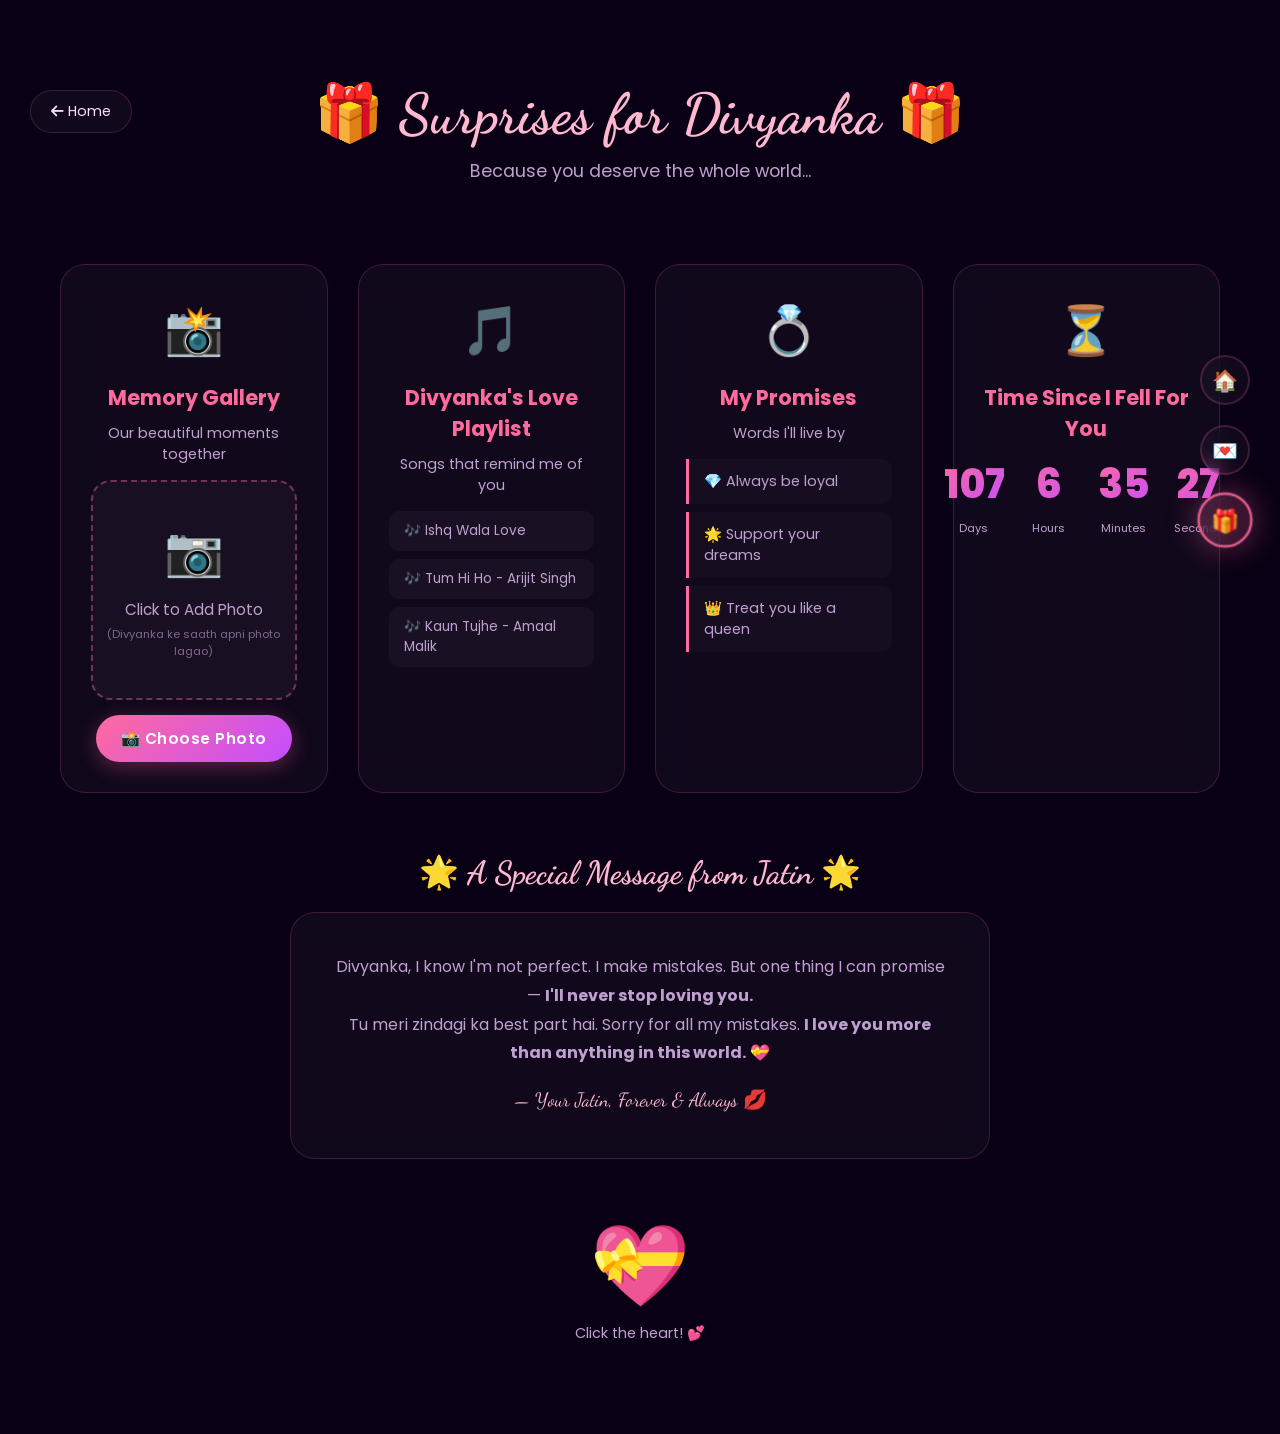
==== surprise.html @ ff356801 "Update surprise.html" ====
<!DOCTYPE html>
<html lang="en">
<head>
    <meta charset="UTF-8">
    <meta name="viewport" content="width=device-width, initial-scale=1.0">
    <title>Surprise | Jatin ❤️ Divyanka</title>
    <link href="https://fonts.googleapis.com/css2?family=Dancing+Script:wght@400;600;700&family=Poppins:wght@300;400;500;600;700;800&family=Pacifico&family=Great+Vibes&display=swap" rel="stylesheet">
    <link rel="stylesheet" href="https://cdnjs.cloudflare.com/ajax/libs/font-awesome/6.5.1/css/all.min.css">
    <link rel="stylesheet" href="style.css">
</head>
<body>
    
    <audio id="bgMusic" loop autoplay muted playsinline preload="auto">
        <source src="assets/music/ishq-wala-love.mp3" type="audio/mpeg">
    </audio>
    
    <div class="nav-dots">
        <a href="index.html" class="nav-dot" title="Home"><span>🏠</span></a>
        <a href="sorry.html" class="nav-dot" title="Sorry Letters"><span>💌</span></a>
        <a href="surprise.html" class="nav-dot active" title="Surprise"><span>🎁</span></a>
    </div>
    
    <a href="index.html" class="back-btn"><i class="fas fa-arrow-left"></i> Home</a>

    <div class="main-container">
        <div class="page-header">
            <h1 class="page-title">🎁 Surprises for Divyanka 🎁</h1>
            <p class="page-subtitle">Because you deserve the whole world...</p>
        </div>
        
        <div class="gifts-grid">
            
            <div class="gift-card">
                <div class="gift-icon">📸</div>
                <h3>Memory Gallery</h3>
                <p>Our beautiful moments together</p>
                <div class="photo-upload-container">
                    <div class="photo-preview" id="photoPreview">
                        <div class="upload-placeholder" id="uploadPlaceholder">
                            <span class="upload-icon">📷</span>
                            <p>Click to Add Photo</p>
                            <p style="font-size:0.7rem;opacity:0.6;">(Divyanka ke saath apni photo lagao)</p>
                        </div>
                        <img id="uploadedPhoto" style="display:none;width:100%;height:100%;object-fit:cover;border-radius:20px;" alt="Jatin & Divyanka">
                    </div>
                    <input type="file" id="photoInput" accept="image/*" style="display:none;">
                    <button class="btn-upload" id="uploadBtn">📸 Choose Photo</button>
                    <button class="btn-remove" id="removeBtn" style="display:none;">🗑️ Remove</button>
                </div>
            </div>
            
            <div class="gift-card"><div class="gift-icon">🎵</div><h3>Divyanka's Love Playlist</h3><p>Songs that remind me of you</p>
                <div style="text-align:left;">
                    <div style="padding:10px 15px;background:rgba(255,255,255,0.03);border-radius:10px;margin:8px 0;font-size:0.85rem;color:#c0a0d0;">🎶 Ishq Wala Love</div>
                    <div style="padding:10px 15px;background:rgba(255,255,255,0.03);border-radius:10px;margin:8px 0;font-size:0.85rem;color:#c0a0d0;">🎶 Tum Hi Ho - Arijit Singh</div>
                    <div style="padding:10px 15px;background:rgba(255,255,255,0.03);border-radius:10px;margin:8px 0;font-size:0.85rem;color:#c0a0d0;">🎶 Kaun Tujhe - Amaal Malik</div>
                </div>
            </div>
            
            <div class="gift-card"><div class="gift-icon">💍</div><h3>My Promises</h3><p>Words I'll live by</p>
                <div style="text-align:left;">
                    <div style="padding:12px 15px;margin:8px 0;border-left:3px solid #ff6b9d;background:rgba(255,255,255,0.02);border-radius:0 10px 10px 0;font-size:0.9rem;color:#c0a0d0;">💎 Always be loyal</div>
                    <div style="padding:12px 15px;margin:8px 0;border-left:3px solid #ff6b9d;background:rgba(255,255,255,0.02);border-radius:0 10px 10px 0;font-size:0.9rem;color:#c0a0d0;">🌟 Support your dreams</div>
                    <div style="padding:12px 15px;margin:8px 0;border-left:3px solid #ff6b9d;background:rgba(255,255,255,0.02);border-radius:0 10px 10px 0;font-size:0.9rem;color:#c0a0d0;">👑 Treat you like a queen</div>
                </div>
            </div>
            
            <div class="gift-card"><div class="gift-icon">⏳</div><h3>Time Since I Fell For You</h3>
                <div class="love-timer" id="loveTimer">
                    <div class="timer-unit"><span class="timer-number" id="days">0</span><span class="timer-label">Days</span></div>
                    <div class="timer-unit"><span class="timer-number" id="hours">0</span><span class="timer-label">Hours</span></div>
                    <div class="timer-unit"><span class="timer-number" id="minutes">0</span><span class="timer-label">Minutes</span></div>
                    <div class="timer-unit"><span class="timer-number" id="seconds">0</span><span class="timer-label">Seconds</span></div>
                </div>
            </div>
        </div>
        
        <div style="text-align:center;margin:60px 0;">
            <h2 style="font-family:'Dancing Script',cursive;font-size:2rem;color:#ffb8d0;margin-bottom:20px;">🌟 A Special Message from Jatin 🌟</h2>
            <div class="message-box"><p>Divyanka, I know I'm not perfect. I make mistakes. But one thing I can promise — <strong>I'll never stop loving you.</strong></p><p>Tu meri zindagi ka best part hai. Sorry for all my mistakes. <strong>I love you more than anything in this world.</strong> 💝</p><p class="signature">— Your Jatin, Forever & Always 💋</p></div>
        </div>
        
        <div class="final-heart">
            <button class="big-heart-btn" id="bigHeart">💝</button>
            <p class="click-hint">Click the heart! 💕</p>
            <div class="heart-explosion" id="heartExplosion"></div>
        </div>
    </div>

    <script src="script.js"></script>
    <script>
        const loveStartDate = new Date('2024-01-01');
        function updateTimer() {
            const now = new Date();
            const diff = now - loveStartDate;
            document.getElementById('days').textContent = Math.floor(diff / (1000 * 60 * 60 * 24));
            document.getElementById('hours').textContent = Math.floor((diff % (1000 * 60 * 60 * 24)) / (1000 * 60 * 60));
            document.getElementById('minutes').textContent = Math.floor((diff % (1000 * 60 * 60)) / (1000 * 60));
            document.getElementById('seconds').textContent = Math.floor((diff % (1000 * 60)) / 1000);
        }
        setInterval(updateTimer, 1000);
        updateTimer();
        
        document.getElementById('bigHeart').addEventListener('click', function() {
            const explosion = document.getElementById('heartExplosion');
            explosion.innerHTML = '';
            for (let i = 0; i < 80; i++) {
                const heart = document.createElement('span');
                heart.textContent = '💝';
                heart.style.cssText = 'position:absolute;font-size:1.5rem;animation:explode 1.5s ease-out forwards;--x:' + ((Math.random() - 0.5) * 300) + 'px;--y:' + ((Math.random() - 0.5) * 300) + 'px;animation-delay:' + (Math.random() * 0.5) + 's;';
                explosion.appendChild(heart);
            }
        });
    </script>
    <style>
        @keyframes explode { 0% { transform: translate(0, 0) scale(1); opacity:1; } 100% { transform: translate(var(--x), var(--y)) scale(0); opacity:0; } }
    </style>
</body>
</html>
---- style.css ----
:root {
    --bg-dark: #0a0015;
    --pink: #ff6b9d;
    --pink-light: #ffb8d0;
    --purple: #c44dff;
    --text-primary: #f0e0ff;
    --text-secondary: #c0a0d0;
    --glass-bg: rgba(255, 255, 255, 0.03);
    --glass-border: rgba(255, 107, 157, 0.2);
    --transition: all 0.4s cubic-bezier(0.4, 0, 0.2, 1);
}

* { margin: 0; padding: 0; box-sizing: border-box; }

body {
    font-family: 'Poppins', sans-serif;
    background: var(--bg-dark);
    color: var(--text-primary);
    overflow-x: hidden;
    min-height: 100vh;
}

#bg-canvas { position: fixed; top: 0; left: 0; width: 100%; height: 100%; z-index: 0; }

.nav-dots { position: fixed; right: 30px; top: 50%; transform: translateY(-50%); z-index: 100; display: flex; flex-direction: column; gap: 20px; }
.nav-dot { width: 50px; height: 50px; border-radius: 50%; background: var(--glass-bg); border: 2px solid var(--glass-border); display: flex; align-items: center; justify-content: center; text-decoration: none; transition: var(--transition); backdrop-filter: blur(10px); }
.nav-dot span { font-size: 1.3rem; }
.nav-dot:hover, .nav-dot.active { background: rgba(255, 107, 157, 0.2); border-color: var(--pink); box-shadow: 0 0 30px rgba(255, 107, 157, 0.4); transform: scale(1.1); }

.music-toggle { position: fixed; left: 30px; top: 30px; z-index: 100; width: 45px; height: 45px; background: var(--glass-bg); border: 2px solid var(--glass-border); border-radius: 50%; display: flex; align-items: center; justify-content: center; cursor: pointer; transition: var(--transition); backdrop-filter: blur(10px); color: var(--pink-light); }
.music-toggle:hover { border-color: var(--pink); box-shadow: 0 0 20px rgba(255, 107, 157, 0.3); }

.main-container { position: relative; z-index: 1; max-width: 1200px; margin: 0 auto; padding: 30px 20px; min-height: 100vh; }

.hero-section { text-align: center; padding: 60px 20px 40px; position: relative; }
.floating-ring { position: absolute; border-radius: 50%; border: 1px solid rgba(255, 107, 157, 0.2); animation: ringFloat 6s ease-in-out infinite; }
.ring-1 { width: 200px; height: 200px; top: 10%; left: calc(50% - 100px); }
.ring-2 { width: 280px; height: 280px; top: 5%; left: calc(50% - 140px); animation-delay: -2s; }
.ring-3 { width: 360px; height: 360px; top: 0; left: calc(50% - 180px); animation-delay: -4s; }
@keyframes ringFloat { 0%, 100% { transform: translateY(0) scale(1); opacity: 0.3; } 50% { transform: translateY(-20px) scale(1.05); opacity: 0.6; } }
@keyframes gradientShift { 0%, 100% { background-position: 0% 50%; } 50% { background-position: 100% 50%; } }
@keyframes floatText { 0%, 100% { transform: translateY(0); } 50% { transform: translateY(-20px); } }

.floating-name { font-family: 'Pacifico', cursive; font-size: clamp(3rem, 8vw, 7rem); background: linear-gradient(45deg, #ff6b9d, #c44dff, #6bc5ff, #ff6b9d); background-size: 400% 400%; -webkit-background-clip: text; -webkit-text-fill-color: transparent; animation: gradientShift 3s ease infinite, floatText 3s ease-in-out infinite; margin-bottom: 15px; position: relative; z-index: 2; }
.subtitle-container { margin-bottom: 20px; }
.subtitle { font-family: 'Great Vibes', cursive; font-size: clamp(1.5rem, 4vw, 2.5rem); color: var(--pink-light); text-shadow: 0 0 20px rgba(255, 184, 208, 0.6); }
.typing-container { font-size: 1.3rem; color: #e0c3ff; min-height: 30px; margin-bottom: 30px; }
.cursor-blink { animation: blink 0.7s infinite; color: var(--pink); }
@keyframes blink { 0%, 100% { opacity: 1; } 50% { opacity: 0; } }
.hero-quote { font-family: 'Dancing Script', cursive; font-size: 1.6rem; color: var(--purple); margin: 30px 0; font-style: italic; }
.hero-buttons { display: flex; gap: 20px; justify-content: center; flex-wrap: wrap; margin-top: 30px; }

.btn { padding: 15px 35px; border-radius: 50px; text-decoration: none; font-weight: 600; font-size: 1rem; transition: var(--transition); display: flex; align-items: center; gap: 10px; backdrop-filter: blur(10px); }
.btn-primary { background: linear-gradient(135deg, #ff6b9d, #c44dff); color: white; box-shadow: 0 10px 40px rgba(255, 107, 157, 0.3); }
.btn-primary:hover { transform: translateY(-5px); box-shadow: 0 20px 60px rgba(255, 107, 157, 0.5); }
.btn-secondary { background: transparent; border: 2px solid var(--pink); color: var(--pink); }
.btn-secondary:hover { background: var(--pink); color: white; transform: translateY(-5px); }

.love-stats { display: grid; grid-template-columns: repeat(auto-fit, minmax(200px, 1fr)); gap: 25px; margin: 60px 0; }
.stat-card { background: var(--glass-bg); backdrop-filter: blur(20px); border: 1px solid var(--glass-border); border-radius: 20px; padding: 30px; text-align: center; transition: var(--transition); }
.stat-card:hover { border-color: var(--pink); transform: translateY(-10px); }
.stat-icon { font-size: 2.5rem; margin-bottom: 10px; }
.stat-number { font-size: 3rem; font-weight: 800; background: linear-gradient(135deg, var(--pink), var(--purple)); -webkit-background-clip: text; -webkit-text-fill-color: transparent; }
.stat-label { color: var(--text-secondary); font-size: 0.9rem; margin-top: 5px; }

.section-heading { font-family: 'Dancing Script', cursive; font-size: 2.5rem; text-align: center; color: var(--pink-light); margin-bottom: 30px; }
.sorry-carousel { overflow: hidden; padding: 20px 0; }
.carousel-track { display: flex; gap: 20px; animation: scroll 25s linear infinite; width: max-content; }
@keyframes scroll { 0% { transform: translateX(0); } 100% { transform: translateX(-50%); } }
.carousel-card { background: var(--glass-bg); backdrop-filter: blur(15px); border: 1px solid var(--glass-border); border-radius: 20px; padding: 25px 35px; min-width: 280px; text-align: center; }
.card-emoji { font-size: 2rem; display: block; margin-bottom: 10px; }

.back-btn { position: fixed; left: 30px; top: 90px; z-index: 100; padding: 10px 20px; background: var(--glass-bg); backdrop-filter: blur(10px); border: 1px solid var(--glass-border); border-radius: 30px; color: var(--text-primary); text-decoration: none; font-size: 0.9rem; transition: var(--transition); }
.back-btn:hover { border-color: var(--pink); background: rgba(255, 107, 157, 0.1); }

.page-header { text-align: center; padding: 50px 20px 40px; }
.page-title { font-family: 'Dancing Script', cursive; font-size: clamp(2rem, 5vw, 3.5rem); color: var(--pink-light); margin-bottom: 10px; }
.page-subtitle { font-size: 1.1rem; color: var(--text-secondary); }

.letters-container { display: grid; grid-template-columns: repeat(auto-fit, minmax(300px, 1fr)); gap: 30px; margin: 40px 0; }
.envelope { background: linear-gradient(135deg, #1a0025, #250035); border: 2px solid rgba(255, 107, 157, 0.3); border-radius: 15px; padding: 35px; transition: var(--transition); cursor: pointer; position: relative; overflow: hidden; }
.envelope::before { content: ''; position: absolute; top: 0; left: 0; width: 100%; height: 3px; background: linear-gradient(90deg, var(--pink), var(--purple), var(--pink)); }
.envelope:hover { transform: translateY(-10px); border-color: var(--pink); box-shadow: 0 20px 60px rgba(255, 107, 157, 0.3); }
.letter-content h3 { font-family: 'Dancing Script', cursive; font-size: 1.6rem; color: var(--pink); margin-bottom: 15px; }
.letter-content p { color: var(--text-secondary); line-height: 1.8; margin-bottom: 10px; font-size: 0.9rem; }
.signature { font-family: 'Dancing Script', cursive; color: var(--pink-light) !important; font-size: 1.2rem !important; margin-top: 15px !important; }

.interactive-section { text-align: center; margin: 60px 0; }
.interactive-section h2 { font-family: 'Dancing Script', cursive; font-size: 2rem; margin-bottom: 20px; }
.sorry-accept-btn { padding: 20px 50px; font-size: 1.3rem; background: linear-gradient(135deg, #ff6b9d, #c44dff); border: none; border-radius: 50px; color: white; cursor: pointer; box-shadow: 0 15px 50px rgba(255, 107, 157, 0.4); }
.sorry-accept-btn:hover { transform: scale(1.05); }

.gifts-grid { display: grid; grid-template-columns: repeat(auto-fit, minmax(250px, 1fr)); gap: 30px; margin: 40px 0; }
.gift-card { background: var(--glass-bg); backdrop-filter: blur(20px); border: 1px solid var(--glass-border); border-radius: 25px; padding: 30px; text-align: center; transition: var(--transition); }
.gift-card:hover { border-color: var(--pink); transform: translateY(-10px); }
.gift-icon { font-size: 3rem; margin-bottom: 15px; }
.gift-card h3 { color: var(--pink); margin-bottom: 10px; font-size: 1.3rem; }
.gift-card p { color: var(--text-secondary); font-size: 0.9rem; margin-bottom: 15px; }

.love-timer { display: flex; gap: 15px; justify-content: center; }
.timer-unit { text-align: center; min-width: 60px; }
.timer-number { display: block; font-size: 2.5rem; font-weight: 800; background: linear-gradient(135deg, var(--pink), var(--purple)); -webkit-background-clip: text; -webkit-text-fill-color: transparent; }
.timer-label { font-size: 0.7rem; color: var(--text-secondary); }

.message-box { background: var(--glass-bg); backdrop-filter: blur(20px); border: 1px solid var(--glass-border); border-radius: 25px; padding: 40px; max-width: 700px; margin: 0 auto; line-height: 1.8; color: var(--text-secondary); text-align: center; }

.big-heart-btn { font-size: 5rem; background: transparent; border: none; cursor: pointer; animation: pulse 2s infinite; }
@keyframes pulse { 0%, 100% { transform: scale(1); } 50% { transform: scale(1.15); } }
.click-hint { color: var(--text-secondary); margin-top: 10px; font-size: 0.9rem; }
.final-heart { text-align: center; margin: 60px 0; position: relative; }
.heart-explosion { position: absolute; top: 50%; left: 50%; pointer-events: none; }

.photo-upload-container { display: flex; flex-direction: column; align-items: center; gap: 15px; }
.photo-preview { width: 100%; height: 220px; background: rgba(255,255,255,0.03); border: 2px dashed rgba(255,107,157,0.4); border-radius: 20px; display: flex; align-items: center; justify-content: center; cursor: pointer; transition: all 0.3s ease; overflow: hidden; position: relative; }
.photo-preview:hover { border-color: #ff6b9d; background: rgba(255,107,157,0.08); box-shadow: 0 0 30px rgba(255,107,157,0.2); }
.upload-placeholder { text-align: center; color: #c0a0d0; }
.upload-icon { font-size: 3rem; display: block; margin-bottom: 10px; animation: bounce 2s infinite; }
@keyframes bounce { 0%, 100% { transform: translateY(0); } 50% { transform: translateY(-10px); } }
.upload-placeholder p { font-size: 0.95rem; margin: 5px 0; }
#uploadedPhoto { width: 100%; height: 100%; object-fit: cover; border-radius: 20px; }
.btn-upload, .btn-remove { padding: 12px 25px; border-radius: 30px; font-size: 0.95rem; cursor: pointer; font-weight: 600; transition: all 0.3s ease; border: none; font-family: 'Poppins', sans-serif; letter-spacing: 0.5px; }
.btn-upload { background: linear-gradient(135deg, #ff6b9d, #c44dff); color: white; box-shadow: 0 5px 20px rgba(255,107,157,0.3); }
.btn-upload:hover { transform: translateY(-3px); box-shadow: 0 10px 30px rgba(255,107,157,0.5); }
.btn-remove { background: rgba(255,68,68,0.2); color: #ff6b6b; border: 1px solid rgba(255,68,68,0.4); }
.btn-remove:hover { background: rgba(255,68,68,0.3); border-color: #ff4444; color: #ff4444; }
#photoInput { display: none; }

@media (max-width: 768px) {
    .nav-dots { right: 15px; gap: 15px; } .nav-dot { width: 40px; height: 40px; }
    .music-toggle { left: 15px; top: 15px; } .back-btn { left: 15px; top: 70px; font-size: 0.8rem; padding: 8px 15px; }
    .hero-buttons { flex-direction: column; align-items: center; }
    .letters-container { grid-template-columns: 1fr; } .gifts-grid { grid-template-columns: 1fr; }
}
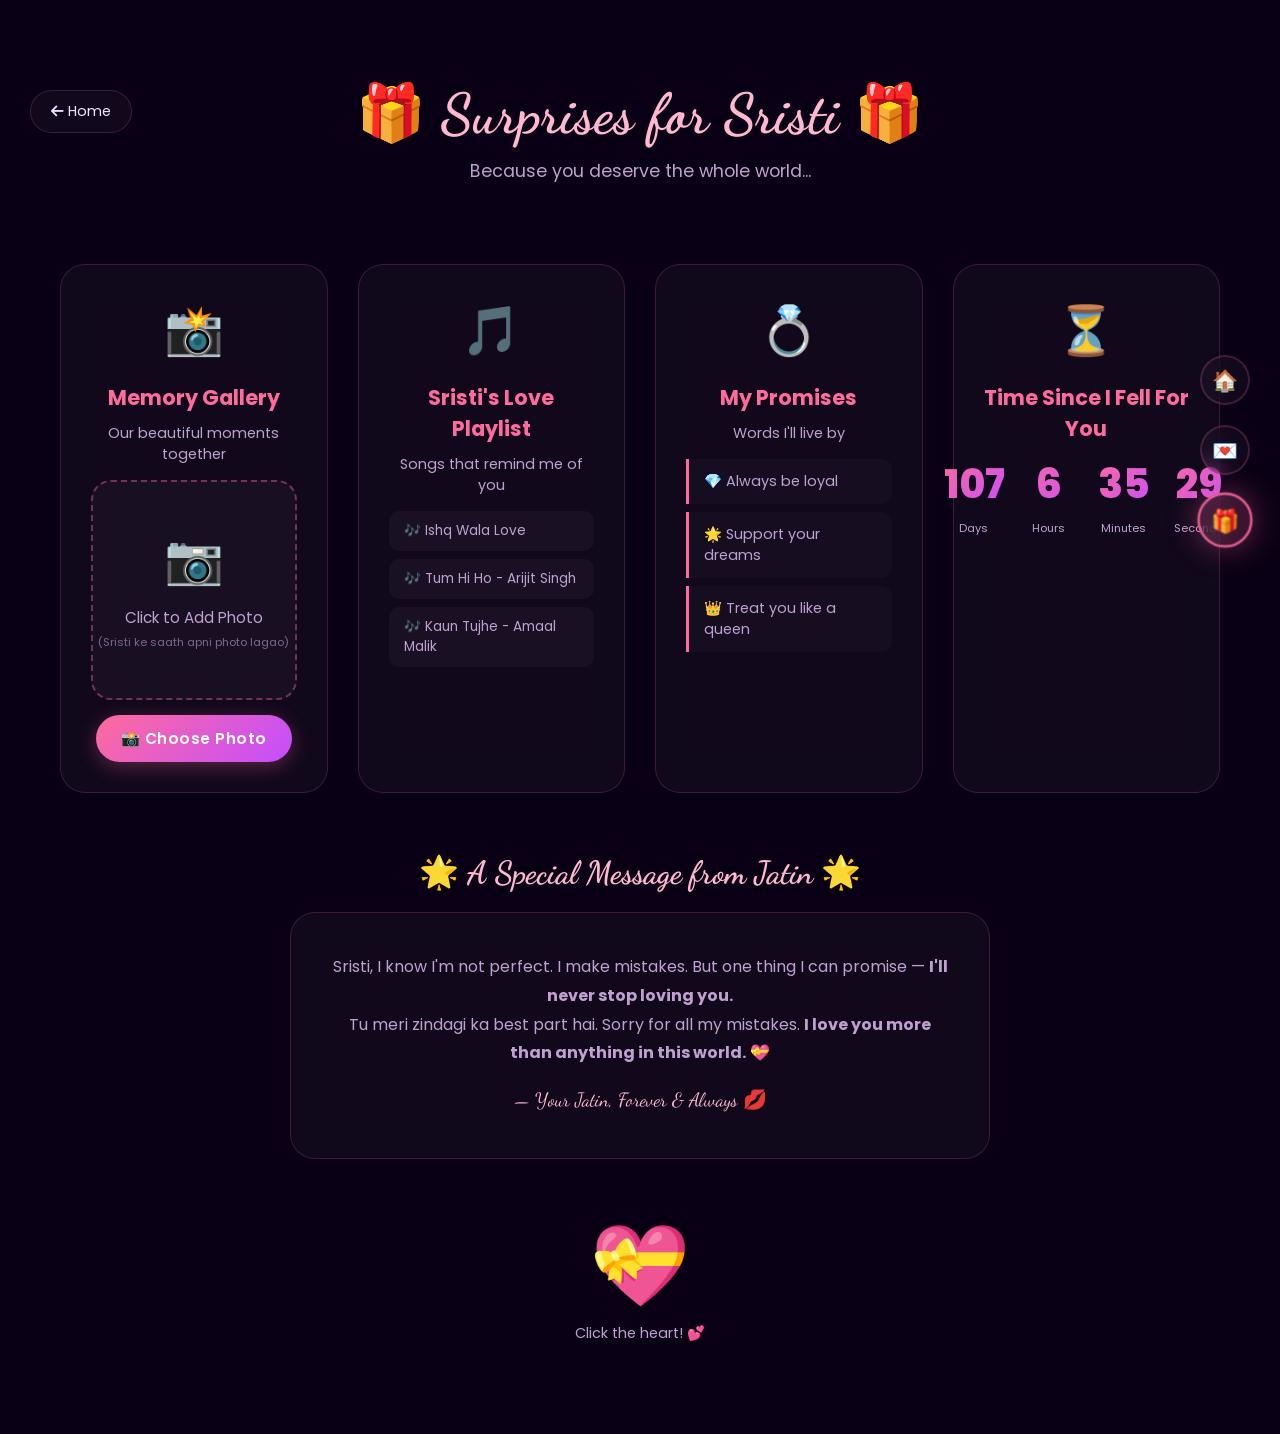
==== commit b7e6d8d7: "Update surprise.html" ====
--- a/surprise.html
+++ b/surprise.html
@@ -3,7 +3,7 @@
 <head>
     <meta charset="UTF-8">
     <meta name="viewport" content="width=device-width, initial-scale=1.0">
-    <title>Surprise | Jatin ❤️ Divyanka</title>
+    <title>Surprise | Jatin ❤️ Sristi</title>
     <link href="https://fonts.googleapis.com/css2?family=Dancing+Script:wght@400;600;700&family=Poppins:wght@300;400;500;600;700;800&family=Pacifico&family=Great+Vibes&display=swap" rel="stylesheet">
     <link rel="stylesheet" href="https://cdnjs.cloudflare.com/ajax/libs/font-awesome/6.5.1/css/all.min.css">
     <link rel="stylesheet" href="style.css">
@@ -24,7 +24,7 @@
 
     <div class="main-container">
         <div class="page-header">
-            <h1 class="page-title">🎁 Surprises for Divyanka 🎁</h1>
+            <h1 class="page-title">🎁 Surprises for Sristi 🎁</h1>
             <p class="page-subtitle">Because you deserve the whole world...</p>
         </div>
         
@@ -39,9 +39,9 @@
                         <div class="upload-placeholder" id="uploadPlaceholder">
                             <span class="upload-icon">📷</span>
                             <p>Click to Add Photo</p>
-                            <p style="font-size:0.7rem;opacity:0.6;">(Divyanka ke saath apni photo lagao)</p>
+                            <p style="font-size:0.7rem;opacity:0.6;">(Sristi ke saath apni photo lagao)</p>
                         </div>
-                        <img id="uploadedPhoto" style="display:none;width:100%;height:100%;object-fit:cover;border-radius:20px;" alt="Jatin & Divyanka">
+                        <img id="uploadedPhoto" style="display:none;width:100%;height:100%;object-fit:cover;border-radius:20px;" alt="Jatin & Sristi">
                     </div>
                     <input type="file" id="photoInput" accept="image/*" style="display:none;">
                     <button class="btn-upload" id="uploadBtn">📸 Choose Photo</button>
@@ -49,7 +49,7 @@
                 </div>
             </div>
             
-            <div class="gift-card"><div class="gift-icon">🎵</div><h3>Divyanka's Love Playlist</h3><p>Songs that remind me of you</p>
+            <div class="gift-card"><div class="gift-icon">🎵</div><h3>Sristi's Love Playlist</h3><p>Songs that remind me of you</p>
                 <div style="text-align:left;">
                     <div style="padding:10px 15px;background:rgba(255,255,255,0.03);border-radius:10px;margin:8px 0;font-size:0.85rem;color:#c0a0d0;">🎶 Ishq Wala Love</div>
                     <div style="padding:10px 15px;background:rgba(255,255,255,0.03);border-radius:10px;margin:8px 0;font-size:0.85rem;color:#c0a0d0;">🎶 Tum Hi Ho - Arijit Singh</div>
@@ -77,7 +77,7 @@
         
         <div style="text-align:center;margin:60px 0;">
             <h2 style="font-family:'Dancing Script',cursive;font-size:2rem;color:#ffb8d0;margin-bottom:20px;">🌟 A Special Message from Jatin 🌟</h2>
-            <div class="message-box"><p>Divyanka, I know I'm not perfect. I make mistakes. But one thing I can promise — <strong>I'll never stop loving you.</strong></p><p>Tu meri zindagi ka best part hai. Sorry for all my mistakes. <strong>I love you more than anything in this world.</strong> 💝</p><p class="signature">— Your Jatin, Forever & Always 💋</p></div>
+            <div class="message-box"><p>Sristi, I know I'm not perfect. I make mistakes. But one thing I can promise — <strong>I'll never stop loving you.</strong></p><p>Tu meri zindagi ka best part hai. Sorry for all my mistakes. <strong>I love you more than anything in this world.</strong> 💝</p><p class="signature">— Your Jatin, Forever & Always 💋</p></div>
         </div>
         
         <div class="final-heart">
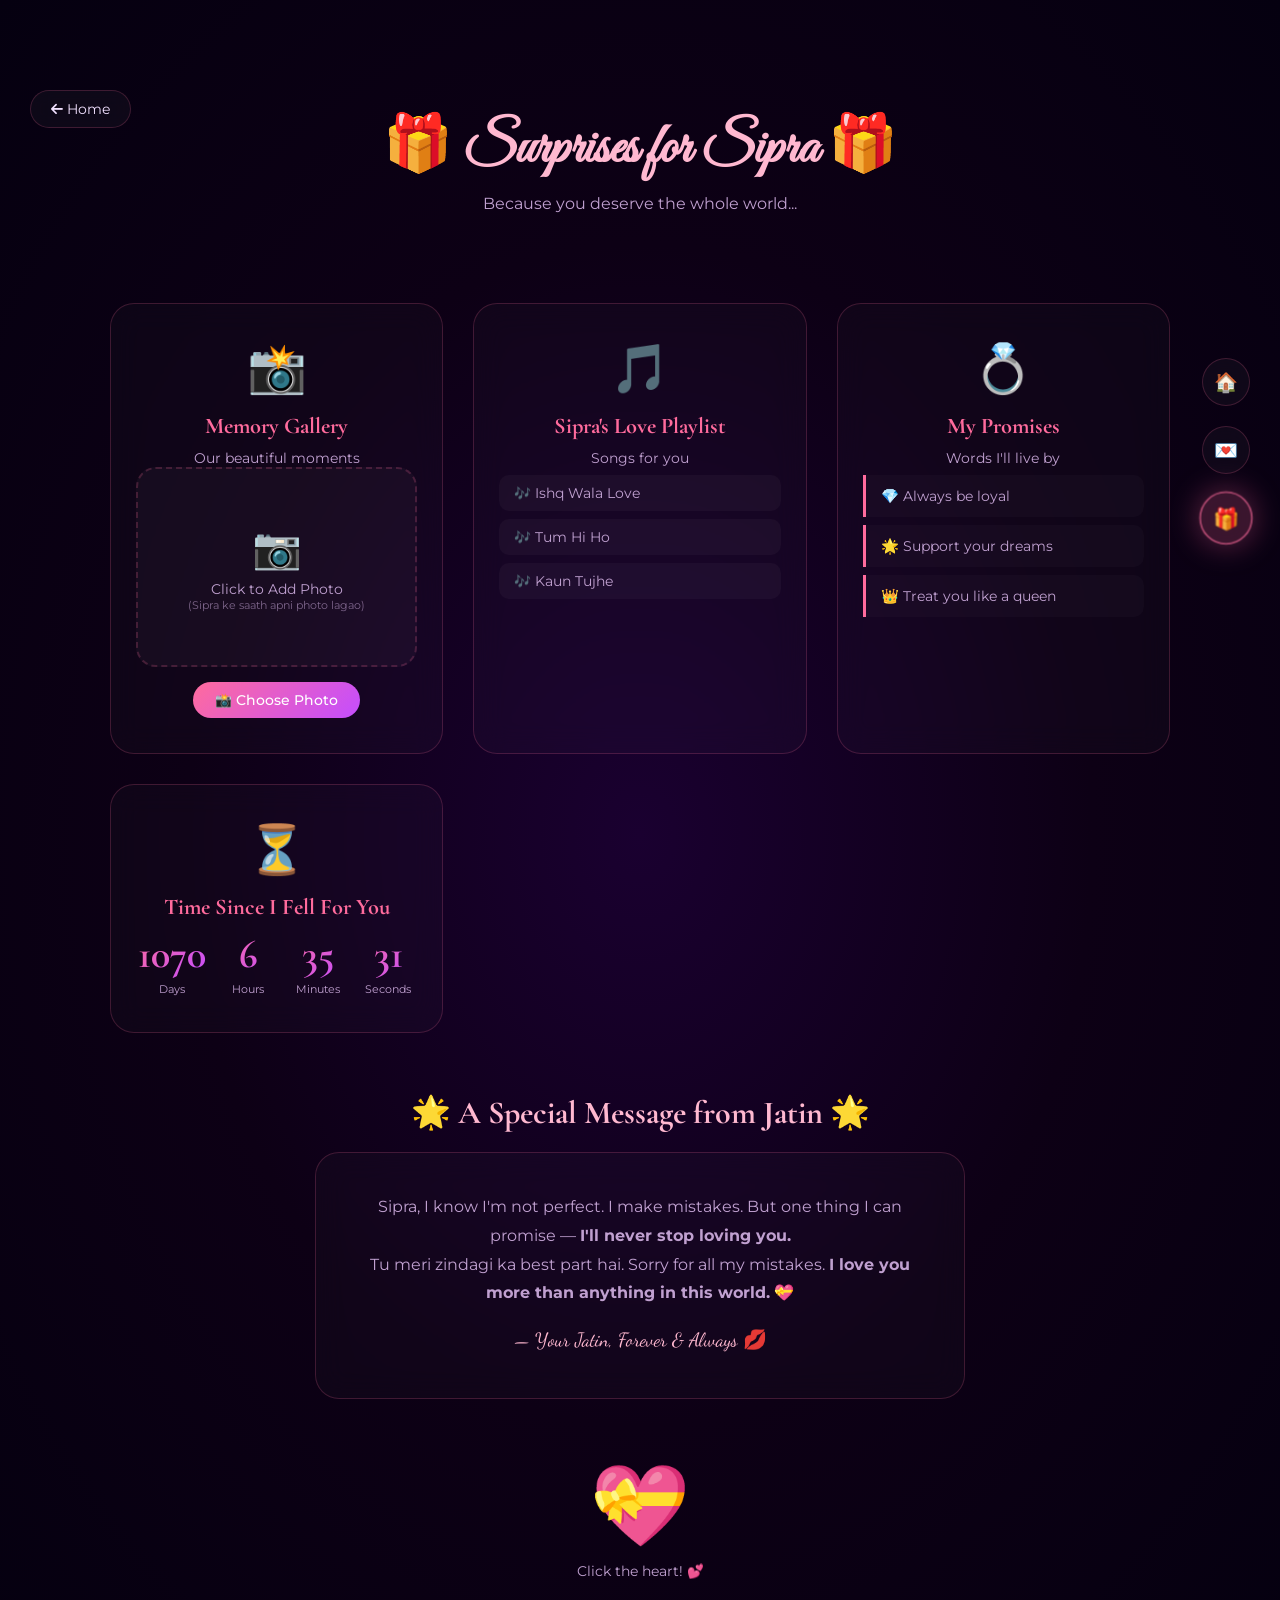
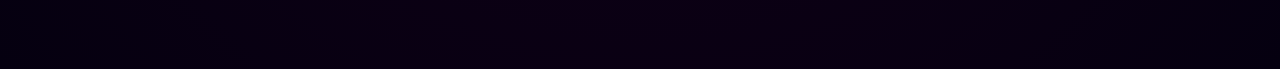
==== commit 320da15e: "Update surprise.html" ====
--- a/surprise.html
+++ b/surprise.html
@@ -1,119 +1,32 @@
 <!DOCTYPE html>
 <html lang="en">
 <head>
-    <meta charset="UTF-8">
-    <meta name="viewport" content="width=device-width, initial-scale=1.0">
-    <title>Surprise | Jatin ❤️ Sristi</title>
-    <link href="https://fonts.googleapis.com/css2?family=Dancing+Script:wght@400;600;700&family=Poppins:wght@300;400;500;600;700;800&family=Pacifico&family=Great+Vibes&display=swap" rel="stylesheet">
+    <meta charset="UTF-8"><meta name="viewport" content="width=device-width, initial-scale=1.0">
+    <title>Surprises | Jatin ❤️ Sipra</title>
+    <link href="https://fonts.googleapis.com/css2?family=Cormorant+Garamond:wght@300;400;500;600;700&family=Montserrat:wght@300;400;500;600&family=Great+Vibes&family=Dancing+Script:wght@400;600;700&display=swap" rel="stylesheet">
     <link rel="stylesheet" href="https://cdnjs.cloudflare.com/ajax/libs/font-awesome/6.5.1/css/all.min.css">
     <link rel="stylesheet" href="style.css">
 </head>
 <body>
-    
-    <audio id="bgMusic" loop autoplay muted playsinline preload="auto">
-        <source src="assets/music/ishq-wala-love.mp3" type="audio/mpeg">
-    </audio>
-    
-    <div class="nav-dots">
-        <a href="index.html" class="nav-dot" title="Home"><span>🏠</span></a>
-        <a href="sorry.html" class="nav-dot" title="Sorry Letters"><span>💌</span></a>
-        <a href="surprise.html" class="nav-dot active" title="Surprise"><span>🎁</span></a>
+    <audio id="bgMusic" loop autoplay muted playsinline preload="auto"><source src="assets/music/ishq-wala-love.mp3" type="audio/mpeg"></audio>
+    <div class="nav-dots"><a href="index.html" class="nav-dot"><span>🏠</span></a><a href="sorry.html" class="nav-dot"><span>💌</span></a><a href="surprise.html" class="nav-dot active"><span>🎁</span></a></div>
+    <a href="index.html" class="back-btn"><i class="fas fa-arrow-left"></i> Home</a>
+    <div class="main-container">
+        <div class="page-header"><h1 class="page-title">🎁 Surprises for Sipra 🎁</h1><p class="page-subtitle">Because you deserve the whole world...</p></div>
+        <div class="gifts-grid">
+            <div class="gift-card"><div class="gift-icon">📸</div><h3>Memory Gallery</h3><p>Our beautiful moments</p><div class="photo-upload-container"><div class="photo-preview" id="photoPreview"><div class="upload-placeholder" id="uploadPlaceholder"><span class="upload-icon">📷</span><p>Click to Add Photo</p><p style="font-size:0.7rem;opacity:0.6;">(Sipra ke saath apni photo lagao)</p></div><img id="uploadedPhoto" style="display:none;width:100%;height:100%;object-fit:cover;border-radius:20px;" alt="Jatin & Sipra"></div><input type="file" id="photoInput" accept="image/*" style="display:none;"><button class="btn-upload" id="uploadBtn">📸 Choose Photo</button><button class="btn-remove" id="removeBtn" style="display:none;">🗑️ Remove</button></div></div>
+            <div class="gift-card"><div class="gift-icon">🎵</div><h3>Sipra's Love Playlist</h3><p>Songs for you</p><div style="text-align:left;"><div style="padding:10px 15px;background:rgba(255,255,255,0.03);border-radius:10px;margin:8px 0;font-size:0.85rem;color:var(--text-muted);">🎶 Ishq Wala Love</div><div style="padding:10px 15px;background:rgba(255,255,255,0.03);border-radius:10px;margin:8px 0;font-size:0.85rem;color:var(--text-muted);">🎶 Tum Hi Ho</div><div style="padding:10px 15px;background:rgba(255,255,255,0.03);border-radius:10px;margin:8px 0;font-size:0.85rem;color:var(--text-muted);">🎶 Kaun Tujhe</div></div></div>
+            <div class="gift-card"><div class="gift-icon">💍</div><h3>My Promises</h3><p>Words I'll live by</p><div style="text-align:left;"><div style="padding:12px 15px;margin:8px 0;border-left:3px solid #ff6b9d;background:rgba(255,255,255,0.02);border-radius:0 10px 10px 0;font-size:0.9rem;color:var(--text-muted);">💎 Always be loyal</div><div style="padding:12px 15px;margin:8px 0;border-left:3px solid #ff6b9d;background:rgba(255,255,255,0.02);border-radius:0 10px 10px 0;font-size:0.9rem;color:var(--text-muted);">🌟 Support your dreams</div><div style="padding:12px 15px;margin:8px 0;border-left:3px solid #ff6b9d;background:rgba(255,255,255,0.02);border-radius:0 10px 10px 0;font-size:0.9rem;color:var(--text-muted);">👑 Treat you like a queen</div></div></div>
+            <div class="gift-card"><div class="gift-icon">⏳</div><h3>Time Since I Fell For You</h3><div class="love-timer" id="loveTimer"><div class="timer-unit"><span class="timer-number" id="days">0</span><span class="timer-label">Days</span></div><div class="timer-unit"><span class="timer-number" id="hours">0</span><span class="timer-label">Hours</span></div><div class="timer-unit"><span class="timer-number" id="minutes">0</span><span class="timer-label">Minutes</span></div><div class="timer-unit"><span class="timer-number" id="seconds">0</span><span class="timer-label">Seconds</span></div></div></div>
+        </div>
+        <div style="text-align:center;margin:60px 0;"><h2 style="font-family:'Cormorant Garamond',serif;font-size:2rem;color:#ffb8d0;margin-bottom:20px;">🌟 A Special Message from Jatin 🌟</h2><div class="message-box"><p>Sipra, I know I'm not perfect. I make mistakes. But one thing I can promise — <strong>I'll never stop loving you.</strong></p><p>Tu meri zindagi ka best part hai. Sorry for all my mistakes. <strong>I love you more than anything in this world.</strong> 💝</p><p class="signature">— Your Jatin, Forever & Always 💋</p></div></div>
+        <div class="final-heart"><button class="big-heart-btn" id="bigHeart">💝</button><p class="click-hint">Click the heart! 💕</p><div class="heart-explosion" id="heartExplosion"></div></div>
     </div>
-    
-    <a href="index.html" class="back-btn"><i class="fas fa-arrow-left"></i> Home</a>
-
-    <div class="main-container">
-        <div class="page-header">
-            <h1 class="page-title">🎁 Surprises for Sristi 🎁</h1>
-            <p class="page-subtitle">Because you deserve the whole world...</p>
-        </div>
-        
-        <div class="gifts-grid">
-            
-            <div class="gift-card">
-                <div class="gift-icon">📸</div>
-                <h3>Memory Gallery</h3>
-                <p>Our beautiful moments together</p>
-                <div class="photo-upload-container">
-                    <div class="photo-preview" id="photoPreview">
-                        <div class="upload-placeholder" id="uploadPlaceholder">
-                            <span class="upload-icon">📷</span>
-                            <p>Click to Add Photo</p>
-                            <p style="font-size:0.7rem;opacity:0.6;">(Sristi ke saath apni photo lagao)</p>
-                        </div>
-                        <img id="uploadedPhoto" style="display:none;width:100%;height:100%;object-fit:cover;border-radius:20px;" alt="Jatin & Sristi">
-                    </div>
-                    <input type="file" id="photoInput" accept="image/*" style="display:none;">
-                    <button class="btn-upload" id="uploadBtn">📸 Choose Photo</button>
-                    <button class="btn-remove" id="removeBtn" style="display:none;">🗑️ Remove</button>
-                </div>
-            </div>
-            
-            <div class="gift-card"><div class="gift-icon">🎵</div><h3>Sristi's Love Playlist</h3><p>Songs that remind me of you</p>
-                <div style="text-align:left;">
-                    <div style="padding:10px 15px;background:rgba(255,255,255,0.03);border-radius:10px;margin:8px 0;font-size:0.85rem;color:#c0a0d0;">🎶 Ishq Wala Love</div>
-                    <div style="padding:10px 15px;background:rgba(255,255,255,0.03);border-radius:10px;margin:8px 0;font-size:0.85rem;color:#c0a0d0;">🎶 Tum Hi Ho - Arijit Singh</div>
-                    <div style="padding:10px 15px;background:rgba(255,255,255,0.03);border-radius:10px;margin:8px 0;font-size:0.85rem;color:#c0a0d0;">🎶 Kaun Tujhe - Amaal Malik</div>
-                </div>
-            </div>
-            
-            <div class="gift-card"><div class="gift-icon">💍</div><h3>My Promises</h3><p>Words I'll live by</p>
-                <div style="text-align:left;">
-                    <div style="padding:12px 15px;margin:8px 0;border-left:3px solid #ff6b9d;background:rgba(255,255,255,0.02);border-radius:0 10px 10px 0;font-size:0.9rem;color:#c0a0d0;">💎 Always be loyal</div>
-                    <div style="padding:12px 15px;margin:8px 0;border-left:3px solid #ff6b9d;background:rgba(255,255,255,0.02);border-radius:0 10px 10px 0;font-size:0.9rem;color:#c0a0d0;">🌟 Support your dreams</div>
-                    <div style="padding:12px 15px;margin:8px 0;border-left:3px solid #ff6b9d;background:rgba(255,255,255,0.02);border-radius:0 10px 10px 0;font-size:0.9rem;color:#c0a0d0;">👑 Treat you like a queen</div>
-                </div>
-            </div>
-            
-            <div class="gift-card"><div class="gift-icon">⏳</div><h3>Time Since I Fell For You</h3>
-                <div class="love-timer" id="loveTimer">
-                    <div class="timer-unit"><span class="timer-number" id="days">0</span><span class="timer-label">Days</span></div>
-                    <div class="timer-unit"><span class="timer-number" id="hours">0</span><span class="timer-label">Hours</span></div>
-                    <div class="timer-unit"><span class="timer-number" id="minutes">0</span><span class="timer-label">Minutes</span></div>
-                    <div class="timer-unit"><span class="timer-number" id="seconds">0</span><span class="timer-label">Seconds</span></div>
-                </div>
-            </div>
-        </div>
-        
-        <div style="text-align:center;margin:60px 0;">
-            <h2 style="font-family:'Dancing Script',cursive;font-size:2rem;color:#ffb8d0;margin-bottom:20px;">🌟 A Special Message from Jatin 🌟</h2>
-            <div class="message-box"><p>Sristi, I know I'm not perfect. I make mistakes. But one thing I can promise — <strong>I'll never stop loving you.</strong></p><p>Tu meri zindagi ka best part hai. Sorry for all my mistakes. <strong>I love you more than anything in this world.</strong> 💝</p><p class="signature">— Your Jatin, Forever & Always 💋</p></div>
-        </div>
-        
-        <div class="final-heart">
-            <button class="big-heart-btn" id="bigHeart">💝</button>
-            <p class="click-hint">Click the heart! 💕</p>
-            <div class="heart-explosion" id="heartExplosion"></div>
-        </div>
-    </div>
-
     <script src="script.js"></script>
     <script>
-        const loveStartDate = new Date('2024-01-01');
-        function updateTimer() {
-            const now = new Date();
-            const diff = now - loveStartDate;
-            document.getElementById('days').textContent = Math.floor(diff / (1000 * 60 * 60 * 24));
-            document.getElementById('hours').textContent = Math.floor((diff % (1000 * 60 * 60 * 24)) / (1000 * 60 * 60));
-            document.getElementById('minutes').textContent = Math.floor((diff % (1000 * 60 * 60)) / (1000 * 60));
-            document.getElementById('seconds').textContent = Math.floor((diff % (1000 * 60)) / 1000);
-        }
-        setInterval(updateTimer, 1000);
-        updateTimer();
-        
-        document.getElementById('bigHeart').addEventListener('click', function() {
-            const explosion = document.getElementById('heartExplosion');
-            explosion.innerHTML = '';
-            for (let i = 0; i < 80; i++) {
-                const heart = document.createElement('span');
-                heart.textContent = '💝';
-                heart.style.cssText = 'position:absolute;font-size:1.5rem;animation:explode 1.5s ease-out forwards;--x:' + ((Math.random() - 0.5) * 300) + 'px;--y:' + ((Math.random() - 0.5) * 300) + 'px;animation-delay:' + (Math.random() * 0.5) + 's;';
-                explosion.appendChild(heart);
-            }
-        });
+        const d=new Date('2024-01-01');function ut(){const n=new Date(),df=n-d;document.getElementById('days').textContent=Math.floor(df/(86400000));document.getElementById('hours').textContent=Math.floor((df%86400000)/3600000);document.getElementById('minutes').textContent=Math.floor((df%3600000)/60000);document.getElementById('seconds').textContent=Math.floor((df%60000)/1000);}setInterval(ut,1000);ut();
+        document.getElementById('bigHeart').addEventListener('click',function(){const e=document.getElementById('heartExplosion');e.innerHTML='';for(let i=0;i<80;i++){const h=document.createElement('span');h.textContent='💝';h.style.cssText='position:absolute;font-size:1.5rem;animation:explode 1.5s ease-out forwards;--x:'+((Math.random()-0.5)*300)+'px;--y:'+((Math.random()-0.5)*300)+'px;animation-delay:'+(Math.random()*0.5)+'s;';e.appendChild(h);}});
     </script>
-    <style>
-        @keyframes explode { 0% { transform: translate(0, 0) scale(1); opacity:1; } 100% { transform: translate(var(--x), var(--y)) scale(0); opacity:0; } }
-    </style>
+    <style>@keyframes explode{0%{transform:translate(0,0) scale(1);opacity:1;}100%{transform:translate(var(--x),var(--y)) scale(0);opacity:0;}}</style>
 </body>
 </html>
--- a/style.css
+++ b/style.css
@@ -1,133 +1,174 @@
 :root {
-    --bg-dark: #0a0015;
+    --bg: #0d0015;
     --pink: #ff6b9d;
     --pink-light: #ffb8d0;
     --purple: #c44dff;
-    --text-primary: #f0e0ff;
-    --text-secondary: #c0a0d0;
-    --glass-bg: rgba(255, 255, 255, 0.03);
-    --glass-border: rgba(255, 107, 157, 0.2);
+    --purple-light: #d9a0ff;
+    --text: #f0e0ff;
+    --text-muted: #c0a0d0;
+    --glass: rgba(255,255,255,0.03);
+    --glass-border: rgba(255,107,157,0.2);
     --transition: all 0.4s cubic-bezier(0.4, 0, 0.2, 1);
+    --font-display: 'Cormorant Garamond', serif;
+    --font-body: 'Montserrat', sans-serif;
 }
 
 * { margin: 0; padding: 0; box-sizing: border-box; }
 
 body {
-    font-family: 'Poppins', sans-serif;
-    background: var(--bg-dark);
-    color: var(--text-primary);
+    font-family: var(--font-body);
+    background: radial-gradient(ellipse at center, #1a0030, #0d0015, #050010);
+    color: var(--text);
     overflow-x: hidden;
     min-height: 100vh;
+    cursor: none;
 }
 
 #bg-canvas { position: fixed; top: 0; left: 0; width: 100%; height: 100%; z-index: 0; }
 
+/* Custom Cursor */
+.cursor { width: 8px; height: 8px; background: var(--pink); border-radius: 50%; position: fixed; pointer-events: none; z-index: 99999; mix-blend-mode: difference; }
+.cursor-follower { width: 30px; height: 30px; border: 2px solid var(--pink-light); border-radius: 50%; position: fixed; pointer-events: none; z-index: 99998; transition: transform 0.15s; }
+
+/* Sparkles */
+.sparkles-container { position: fixed; top: 0; left: 0; width: 100%; height: 100%; pointer-events: none; z-index: 1; }
+.sparkle { position: absolute; width: 3px; height: 3px; background: var(--pink-light); border-radius: 50%; animation: sparkleFloat 4s ease-in forwards; }
+@keyframes sparkleFloat { 0% { opacity: 0; transform: translateY(0) scale(0); } 20% { opacity: 1; } 100% { opacity: 0; transform: translateY(-100px) scale(1); } }
+
+/* Nav Dots */
 .nav-dots { position: fixed; right: 30px; top: 50%; transform: translateY(-50%); z-index: 100; display: flex; flex-direction: column; gap: 20px; }
-.nav-dot { width: 50px; height: 50px; border-radius: 50%; background: var(--glass-bg); border: 2px solid var(--glass-border); display: flex; align-items: center; justify-content: center; text-decoration: none; transition: var(--transition); backdrop-filter: blur(10px); }
-.nav-dot span { font-size: 1.3rem; }
-.nav-dot:hover, .nav-dot.active { background: rgba(255, 107, 157, 0.2); border-color: var(--pink); box-shadow: 0 0 30px rgba(255, 107, 157, 0.4); transform: scale(1.1); }
+.nav-dot { width: 48px; height: 48px; border-radius: 50%; background: var(--glass); border: 1.5px solid var(--glass-border); display: flex; align-items: center; justify-content: center; text-decoration: none; transition: var(--transition); backdrop-filter: blur(10px); }
+.nav-dot span { font-size: 1.2rem; transition: transform 0.3s; }
+.nav-dot:hover, .nav-dot.active { background: rgba(255,107,157,0.2); border-color: var(--pink); box-shadow: 0 0 30px rgba(255,107,157,0.4); transform: scale(1.1); }
+.nav-dot:hover span { transform: rotate(15deg); }
 
-.music-toggle { position: fixed; left: 30px; top: 30px; z-index: 100; width: 45px; height: 45px; background: var(--glass-bg); border: 2px solid var(--glass-border); border-radius: 50%; display: flex; align-items: center; justify-content: center; cursor: pointer; transition: var(--transition); backdrop-filter: blur(10px); color: var(--pink-light); }
-.music-toggle:hover { border-color: var(--pink); box-shadow: 0 0 20px rgba(255, 107, 157, 0.3); }
+/* Music Player */
+.music-player { position: fixed; left: 30px; top: 30px; z-index: 100; display: flex; align-items: center; gap: 12px; }
+.music-btn { width: 45px; height: 45px; border-radius: 50%; background: var(--glass); border: 1.5px solid var(--glass-border); color: var(--pink-light); cursor: pointer; transition: var(--transition); backdrop-filter: blur(10px); font-size: 1.1rem; display: flex; align-items: center; justify-content: center; }
+.music-btn:hover { border-color: var(--pink); box-shadow: 0 0 25px rgba(255,107,157,0.3); }
+.music-info { display: flex; flex-direction: column; gap: 6px; }
+.song-name { font-size: 0.8rem; color: var(--pink-light); font-weight: 500; }
+.music-bar { width: 60px; height: 2px; background: rgba(255,255,255,0.1); border-radius: 2px; overflow: hidden; }
+.music-bar::after { content: ''; display: block; width: 40%; height: 100%; background: var(--pink); border-radius: 2px; animation: musicProgress 2s ease-in-out infinite; }
+@keyframes musicProgress { 0%, 100% { width: 30%; } 50% { width: 80%; } }
 
-.main-container { position: relative; z-index: 1; max-width: 1200px; margin: 0 auto; padding: 30px 20px; min-height: 100vh; }
+/* Main Container */
+.main-container { position: relative; z-index: 1; max-width: 1200px; margin: 0 auto; padding: 30px 20px; }
 
-.hero-section { text-align: center; padding: 60px 20px 40px; position: relative; }
-.floating-ring { position: absolute; border-radius: 50%; border: 1px solid rgba(255, 107, 157, 0.2); animation: ringFloat 6s ease-in-out infinite; }
-.ring-1 { width: 200px; height: 200px; top: 10%; left: calc(50% - 100px); }
-.ring-2 { width: 280px; height: 280px; top: 5%; left: calc(50% - 140px); animation-delay: -2s; }
-.ring-3 { width: 360px; height: 360px; top: 0; left: calc(50% - 180px); animation-delay: -4s; }
-@keyframes ringFloat { 0%, 100% { transform: translateY(0) scale(1); opacity: 0.3; } 50% { transform: translateY(-20px) scale(1.05); opacity: 0.6; } }
+/* Hero */
+.hero-section { text-align: center; padding: 80px 20px 50px; position: relative; min-height: 100vh; display: flex; flex-direction: column; align-items: center; justify-content: center; }
+.ornament { position: absolute; color: var(--pink-light); opacity: 0.3; font-size: 1.5rem; animation: ornamentFloat 6s ease-in-out infinite; }
+.ornament-1 { top: 15%; left: 10%; animation-delay: 0s; }
+.ornament-2 { top: 20%; right: 12%; animation-delay: -2s; }
+.ornament-3 { bottom: 30%; left: 8%; animation-delay: -4s; }
+.ornament-4 { bottom: 25%; right: 10%; animation-delay: -1s; }
+@keyframes ornamentFloat { 0%, 100% { transform: translateY(0) rotate(0deg); } 50% { transform: translateY(-15px) rotate(20deg); } }
+.hero-badge { display: flex; align-items: center; gap: 8px; background: rgba(255,107,157,0.1); border: 1px solid rgba(255,107,157,0.3); border-radius: 50px; padding: 8px 20px; margin-bottom: 25px; font-size: 0.85rem; color: var(--pink-light); }
+.hero-name { font-family: 'Great Vibes', cursive; font-size: clamp(4rem, 10vw, 9rem); background: linear-gradient(45deg, #ff6b9d, #d4a0ff, #ffb8d0, #ff6b9d); background-size: 300% 300%; -webkit-background-clip: text; -webkit-text-fill-color: transparent; animation: gradientShift 4s ease infinite, nameFloat 4s ease-in-out infinite; margin-bottom: 15px; }
 @keyframes gradientShift { 0%, 100% { background-position: 0% 50%; } 50% { background-position: 100% 50%; } }
-@keyframes floatText { 0%, 100% { transform: translateY(0); } 50% { transform: translateY(-20px); } }
-
-.floating-name { font-family: 'Pacifico', cursive; font-size: clamp(3rem, 8vw, 7rem); background: linear-gradient(45deg, #ff6b9d, #c44dff, #6bc5ff, #ff6b9d); background-size: 400% 400%; -webkit-background-clip: text; -webkit-text-fill-color: transparent; animation: gradientShift 3s ease infinite, floatText 3s ease-in-out infinite; margin-bottom: 15px; position: relative; z-index: 2; }
-.subtitle-container { margin-bottom: 20px; }
-.subtitle { font-family: 'Great Vibes', cursive; font-size: clamp(1.5rem, 4vw, 2.5rem); color: var(--pink-light); text-shadow: 0 0 20px rgba(255, 184, 208, 0.6); }
-.typing-container { font-size: 1.3rem; color: #e0c3ff; min-height: 30px; margin-bottom: 30px; }
+@keyframes nameFloat { 0%, 100% { transform: translateY(0); } 50% { transform: translateY(-10px); } }
+.hero-subtitle { display: flex; align-items: center; gap: 20px; margin-bottom: 25px; }
+.subtitle-line { width: 60px; height: 1px; background: linear-gradient(90deg, transparent, var(--pink-light), transparent); }
+.hero-subtitle p { font-family: var(--font-display); font-size: 1.4rem; color: var(--pink-light); font-style: italic; }
+.typewriter-box { font-size: 1.1rem; color: var(--purple-light); min-height: 30px; margin-bottom: 30px; }
 .cursor-blink { animation: blink 0.7s infinite; color: var(--pink); }
 @keyframes blink { 0%, 100% { opacity: 1; } 50% { opacity: 0; } }
-.hero-quote { font-family: 'Dancing Script', cursive; font-size: 1.6rem; color: var(--purple); margin: 30px 0; font-style: italic; }
-.hero-buttons { display: flex; gap: 20px; justify-content: center; flex-wrap: wrap; margin-top: 30px; }
+.hero-quote { max-width: 600px; margin: 25px 0; font-family: var(--font-display); font-size: 1.3rem; color: var(--text-muted); font-style: italic; line-height: 1.8; }
+.hero-buttons { display: flex; gap: 20px; flex-wrap: wrap; justify-content: center; margin-top: 20px; }
+.btn { padding: 16px 38px; border-radius: 50px; text-decoration: none; font-weight: 500; font-size: 1rem; transition: var(--transition); display: flex; align-items: center; gap: 10px; position: relative; overflow: hidden; }
+.btn-primary { background: linear-gradient(135deg, #ff6b9d, #c44dff); color: white; box-shadow: 0 10px 40px rgba(255,107,157,0.3); }
+.btn-primary:hover { transform: translateY(-4px); box-shadow: 0 20px 60px rgba(255,107,157,0.5); }
+.btn-outline { background: transparent; border: 2px solid var(--pink); color: var(--pink); }
+.btn-outline:hover { background: rgba(255,107,157,0.1); transform: translateY(-4px); }
+.btn-shine { position: absolute; top: 0; left: -100%; width: 100%; height: 100%; background: linear-gradient(90deg, transparent, rgba(255,255,255,0.2), transparent); transition: left 0.5s; }
+.btn:hover .btn-shine { left: 100%; }
+.scroll-indicator { display: flex; flex-direction: column; align-items: center; gap: 8px; margin-top: 40px; color: var(--text-muted); font-size: 0.8rem; animation: bounce 2s infinite; }
+@keyframes bounce { 0%, 100% { transform: translateY(0); } 50% { transform: translateY(-10px); } }
 
-.btn { padding: 15px 35px; border-radius: 50px; text-decoration: none; font-weight: 600; font-size: 1rem; transition: var(--transition); display: flex; align-items: center; gap: 10px; backdrop-filter: blur(10px); }
-.btn-primary { background: linear-gradient(135deg, #ff6b9d, #c44dff); color: white; box-shadow: 0 10px 40px rgba(255, 107, 157, 0.3); }
-.btn-primary:hover { transform: translateY(-5px); box-shadow: 0 20px 60px rgba(255, 107, 157, 0.5); }
-.btn-secondary { background: transparent; border: 2px solid var(--pink); color: var(--pink); }
-.btn-secondary:hover { background: var(--pink); color: white; transform: translateY(-5px); }
+/* Love Stats */
+.love-stats { display: grid; grid-template-columns: repeat(auto-fit, minmax(220px, 1fr)); gap: 25px; margin: 80px 0; }
+.stat-card { background: rgba(255,255,255,0.02); backdrop-filter: blur(20px); border: 1px solid var(--glass-border); border-radius: 24px; padding: 35px 25px; text-align: center; transition: var(--transition); }
+.stat-card:hover { border-color: var(--pink); background: rgba(255,107,157,0.05); transform: translateY(-8px); box-shadow: 0 20px 50px rgba(255,107,157,0.2); }
+.stat-icon { font-size: 2.5rem; margin-bottom: 12px; }
+.stat-number { font-size: 3.5rem; font-weight: 700; font-family: var(--font-display); background: linear-gradient(135deg, var(--pink), var(--purple)); -webkit-background-clip: text; -webkit-text-fill-color: transparent; }
+.stat-label { color: var(--text-muted); font-size: 0.9rem; margin-top: 6px; }
 
-.love-stats { display: grid; grid-template-columns: repeat(auto-fit, minmax(200px, 1fr)); gap: 25px; margin: 60px 0; }
-.stat-card { background: var(--glass-bg); backdrop-filter: blur(20px); border: 1px solid var(--glass-border); border-radius: 20px; padding: 30px; text-align: center; transition: var(--transition); }
-.stat-card:hover { border-color: var(--pink); transform: translateY(-10px); }
-.stat-icon { font-size: 2.5rem; margin-bottom: 10px; }
-.stat-number { font-size: 3rem; font-weight: 800; background: linear-gradient(135deg, var(--pink), var(--purple)); -webkit-background-clip: text; -webkit-text-fill-color: transparent; }
-.stat-label { color: var(--text-secondary); font-size: 0.9rem; margin-top: 5px; }
+/* Floating Messages */
+.floating-messages { margin: 80px 0; text-align: center; }
+.section-title { font-family: var(--font-display); font-size: 2.5rem; color: var(--pink-light); margin-bottom: 40px; }
+.section-title span { color: var(--purple-light); }
+.message-grid { display: grid; grid-template-columns: repeat(auto-fit, minmax(280px, 1fr)); gap: 30px; }
+.message-card { background: rgba(255,255,255,0.02); backdrop-filter: blur(15px); border: 1px solid var(--glass-border); border-radius: 20px; padding: 35px 25px; position: relative; overflow: hidden; transition: var(--transition); }
+.message-card:hover { border-color: var(--pink); transform: translateY(-8px); box-shadow: 0 15px 40px rgba(255,107,157,0.15); }
+.card-glow { position: absolute; top: -50%; left: -50%; width: 200%; height: 200%; background: radial-gradient(circle, rgba(255,107,157,0.08), transparent 70%); opacity: 0; transition: opacity 0.4s; }
+.message-card:hover .card-glow { opacity: 1; }
+.card-icon { font-size: 2.5rem; display: block; margin-bottom: 15px; }
+.message-card h3 { font-family: var(--font-display); font-size: 1.5rem; color: var(--pink); margin-bottom: 10px; }
+.message-card p { color: var(--text-muted); font-size: 0.9rem; line-height: 1.7; }
 
-.section-heading { font-family: 'Dancing Script', cursive; font-size: 2.5rem; text-align: center; color: var(--pink-light); margin-bottom: 30px; }
-.sorry-carousel { overflow: hidden; padding: 20px 0; }
-.carousel-track { display: flex; gap: 20px; animation: scroll 25s linear infinite; width: max-content; }
-@keyframes scroll { 0% { transform: translateX(0); } 100% { transform: translateX(-50%); } }
-.carousel-card { background: var(--glass-bg); backdrop-filter: blur(15px); border: 1px solid var(--glass-border); border-radius: 20px; padding: 25px 35px; min-width: 280px; text-align: center; }
-.card-emoji { font-size: 2rem; display: block; margin-bottom: 10px; }
+/* Page Header (sorry.html, surprise.html) */
+.page-header { text-align: center; padding: 80px 20px 50px; }
+.page-title { font-family: 'Great Vibes', cursive; font-size: 3.5rem; color: var(--pink-light); margin-bottom: 10px; }
+.page-subtitle { color: var(--text-muted); font-size: 1rem; }
+.back-btn { position: fixed; left: 30px; top: 90px; z-index: 100; padding: 10px 20px; background: var(--glass); backdrop-filter: blur(10px); border: 1px solid var(--glass-border); border-radius: 30px; color: var(--text); text-decoration: none; font-size: 0.85rem; transition: var(--transition); }
+.back-btn:hover { border-color: var(--pink); background: rgba(255,107,157,0.1); }
 
-.back-btn { position: fixed; left: 30px; top: 90px; z-index: 100; padding: 10px 20px; background: var(--glass-bg); backdrop-filter: blur(10px); border: 1px solid var(--glass-border); border-radius: 30px; color: var(--text-primary); text-decoration: none; font-size: 0.9rem; transition: var(--transition); }
-.back-btn:hover { border-color: var(--pink); background: rgba(255, 107, 157, 0.1); }
-
-.page-header { text-align: center; padding: 50px 20px 40px; }
-.page-title { font-family: 'Dancing Script', cursive; font-size: clamp(2rem, 5vw, 3.5rem); color: var(--pink-light); margin-bottom: 10px; }
-.page-subtitle { font-size: 1.1rem; color: var(--text-secondary); }
-
-.letters-container { display: grid; grid-template-columns: repeat(auto-fit, minmax(300px, 1fr)); gap: 30px; margin: 40px 0; }
-.envelope { background: linear-gradient(135deg, #1a0025, #250035); border: 2px solid rgba(255, 107, 157, 0.3); border-radius: 15px; padding: 35px; transition: var(--transition); cursor: pointer; position: relative; overflow: hidden; }
-.envelope::before { content: ''; position: absolute; top: 0; left: 0; width: 100%; height: 3px; background: linear-gradient(90deg, var(--pink), var(--purple), var(--pink)); }
-.envelope:hover { transform: translateY(-10px); border-color: var(--pink); box-shadow: 0 20px 60px rgba(255, 107, 157, 0.3); }
-.letter-content h3 { font-family: 'Dancing Script', cursive; font-size: 1.6rem; color: var(--pink); margin-bottom: 15px; }
-.letter-content p { color: var(--text-secondary); line-height: 1.8; margin-bottom: 10px; font-size: 0.9rem; }
+/* Letters */
+.letters-container { display: grid; grid-template-columns: repeat(auto-fit, minmax(300px, 1fr)); gap: 30px; max-width: 1100px; margin: 40px auto; padding: 0 20px; }
+.envelope { background: linear-gradient(135deg, rgba(255,107,157,0.05), rgba(212,160,255,0.05)); border: 1px solid var(--glass-border); border-radius: 20px; padding: 35px; transition: var(--transition); position: relative; overflow: hidden; }
+.envelope::before { content: ''; position: absolute; top: 0; left: 0; width: 100%; height: 2px; background: linear-gradient(90deg, var(--pink), var(--purple), var(--pink)); }
+.envelope:hover { transform: translateY(-8px); border-color: var(--pink); box-shadow: 0 20px 60px rgba(255,107,157,0.2); }
+.letter-content h3 { font-family: var(--font-display); font-size: 1.4rem; color: var(--pink); margin-bottom: 15px; }
+.letter-content p { color: var(--text-muted); line-height: 1.8; font-size: 0.9rem; }
 .signature { font-family: 'Dancing Script', cursive; color: var(--pink-light) !important; font-size: 1.2rem !important; margin-top: 15px !important; }
 
+/* Interactive */
 .interactive-section { text-align: center; margin: 60px 0; }
-.interactive-section h2 { font-family: 'Dancing Script', cursive; font-size: 2rem; margin-bottom: 20px; }
-.sorry-accept-btn { padding: 20px 50px; font-size: 1.3rem; background: linear-gradient(135deg, #ff6b9d, #c44dff); border: none; border-radius: 50px; color: white; cursor: pointer; box-shadow: 0 15px 50px rgba(255, 107, 157, 0.4); }
-.sorry-accept-btn:hover { transform: scale(1.05); }
+.interactive-section h2 { font-family: var(--font-display); font-size: 2rem; margin-bottom: 20px; }
+.sorry-accept-btn { padding: 20px 50px; font-size: 1.2rem; background: linear-gradient(135deg, #ff6b9d, #c44dff); border: none; border-radius: 50px; color: white; cursor: pointer; box-shadow: 0 15px 50px rgba(255,107,157,0.4); transition: var(--transition); }
+.sorry-accept-btn:hover { transform: scale(1.05); box-shadow: 0 25px 70px rgba(255,107,157,0.6); }
 
-.gifts-grid { display: grid; grid-template-columns: repeat(auto-fit, minmax(250px, 1fr)); gap: 30px; margin: 40px 0; }
-.gift-card { background: var(--glass-bg); backdrop-filter: blur(20px); border: 1px solid var(--glass-border); border-radius: 25px; padding: 30px; text-align: center; transition: var(--transition); }
-.gift-card:hover { border-color: var(--pink); transform: translateY(-10px); }
+/* Gifts */
+.gifts-grid { display: grid; grid-template-columns: repeat(auto-fit, minmax(260px, 1fr)); gap: 30px; max-width: 1100px; margin: 40px auto; padding: 0 20px; }
+.gift-card { background: rgba(255,255,255,0.02); backdrop-filter: blur(15px); border: 1px solid var(--glass-border); border-radius: 24px; padding: 35px 25px; text-align: center; transition: var(--transition); }
+.gift-card:hover { border-color: var(--pink); transform: translateY(-8px); box-shadow: 0 20px 50px rgba(255,107,157,0.2); }
 .gift-icon { font-size: 3rem; margin-bottom: 15px; }
-.gift-card h3 { color: var(--pink); margin-bottom: 10px; font-size: 1.3rem; }
-.gift-card p { color: var(--text-secondary); font-size: 0.9rem; margin-bottom: 15px; }
+.gift-card h3 { font-family: var(--font-display); font-size: 1.4rem; color: var(--pink); margin-bottom: 10px; }
+.gift-card p { color: var(--text-muted); font-size: 0.9rem; }
 
+/* Photo Upload */
+.photo-upload-container { display: flex; flex-direction: column; align-items: center; gap: 15px; }
+.photo-preview { width: 100%; height: 200px; background: rgba(255,255,255,0.03); border: 2px dashed var(--glass-border); border-radius: 20px; display: flex; align-items: center; justify-content: center; cursor: pointer; transition: var(--transition); overflow: hidden; }
+.photo-preview:hover { border-color: var(--pink); background: rgba(255,107,157,0.08); }
+.upload-placeholder { text-align: center; color: var(--text-muted); }
+.upload-icon { font-size: 2.5rem; display: block; margin-bottom: 8px; animation: bounce 2s infinite; }
+#uploadedPhoto { width: 100%; height: 100%; object-fit: cover; border-radius: 20px; }
+.btn-upload, .btn-remove { padding: 10px 22px; border-radius: 30px; font-size: 0.85rem; cursor: pointer; font-weight: 500; transition: var(--transition); border: none; font-family: var(--font-body); }
+.btn-upload { background: linear-gradient(135deg, #ff6b9d, #c44dff); color: white; }
+.btn-upload:hover { transform: translateY(-2px); }
+.btn-remove { background: rgba(255,68,68,0.2); color: #ff6b6b; border: 1px solid rgba(255,68,68,0.4); }
+.btn-remove:hover { background: rgba(255,68,68,0.3); }
+#photoInput { display: none; }
+
+/* Love Timer */
 .love-timer { display: flex; gap: 15px; justify-content: center; }
-.timer-unit { text-align: center; min-width: 60px; }
-.timer-number { display: block; font-size: 2.5rem; font-weight: 800; background: linear-gradient(135deg, var(--pink), var(--purple)); -webkit-background-clip: text; -webkit-text-fill-color: transparent; }
-.timer-label { font-size: 0.7rem; color: var(--text-secondary); }
+.timer-unit { text-align: center; min-width: 55px; }
+.timer-number { display: block; font-size: 2.5rem; font-weight: 700; font-family: var(--font-display); background: linear-gradient(135deg, var(--pink), var(--purple)); -webkit-background-clip: text; -webkit-text-fill-color: transparent; }
+.timer-label { font-size: 0.7rem; color: var(--text-muted); }
 
-.message-box { background: var(--glass-bg); backdrop-filter: blur(20px); border: 1px solid var(--glass-border); border-radius: 25px; padding: 40px; max-width: 700px; margin: 0 auto; line-height: 1.8; color: var(--text-secondary); text-align: center; }
+/* Message Box */
+.message-box { background: rgba(255,255,255,0.02); backdrop-filter: blur(15px); border: 1px solid var(--glass-border); border-radius: 24px; padding: 40px; max-width: 650px; margin: 0 auto; text-align: center; line-height: 1.8; color: var(--text-muted); }
 
+/* Big Heart */
 .big-heart-btn { font-size: 5rem; background: transparent; border: none; cursor: pointer; animation: pulse 2s infinite; }
 @keyframes pulse { 0%, 100% { transform: scale(1); } 50% { transform: scale(1.15); } }
-.click-hint { color: var(--text-secondary); margin-top: 10px; font-size: 0.9rem; }
+.click-hint { color: var(--text-muted); margin-top: 10px; font-size: 0.85rem; }
 .final-heart { text-align: center; margin: 60px 0; position: relative; }
 .heart-explosion { position: absolute; top: 50%; left: 50%; pointer-events: none; }
 
-.photo-upload-container { display: flex; flex-direction: column; align-items: center; gap: 15px; }
-.photo-preview { width: 100%; height: 220px; background: rgba(255,255,255,0.03); border: 2px dashed rgba(255,107,157,0.4); border-radius: 20px; display: flex; align-items: center; justify-content: center; cursor: pointer; transition: all 0.3s ease; overflow: hidden; position: relative; }
-.photo-preview:hover { border-color: #ff6b9d; background: rgba(255,107,157,0.08); box-shadow: 0 0 30px rgba(255,107,157,0.2); }
-.upload-placeholder { text-align: center; color: #c0a0d0; }
-.upload-icon { font-size: 3rem; display: block; margin-bottom: 10px; animation: bounce 2s infinite; }
-@keyframes bounce { 0%, 100% { transform: translateY(0); } 50% { transform: translateY(-10px); } }
-.upload-placeholder p { font-size: 0.95rem; margin: 5px 0; }
-#uploadedPhoto { width: 100%; height: 100%; object-fit: cover; border-radius: 20px; }
-.btn-upload, .btn-remove { padding: 12px 25px; border-radius: 30px; font-size: 0.95rem; cursor: pointer; font-weight: 600; transition: all 0.3s ease; border: none; font-family: 'Poppins', sans-serif; letter-spacing: 0.5px; }
-.btn-upload { background: linear-gradient(135deg, #ff6b9d, #c44dff); color: white; box-shadow: 0 5px 20px rgba(255,107,157,0.3); }
-.btn-upload:hover { transform: translateY(-3px); box-shadow: 0 10px 30px rgba(255,107,157,0.5); }
-.btn-remove { background: rgba(255,68,68,0.2); color: #ff6b6b; border: 1px solid rgba(255,68,68,0.4); }
-.btn-remove:hover { background: rgba(255,68,68,0.3); border-color: #ff4444; color: #ff4444; }
-#photoInput { display: none; }
-
 @media (max-width: 768px) {
     .nav-dots { right: 15px; gap: 15px; } .nav-dot { width: 40px; height: 40px; }
-    .music-toggle { left: 15px; top: 15px; } .back-btn { left: 15px; top: 70px; font-size: 0.8rem; padding: 8px 15px; }
+    .music-player { left: 15px; top: 15px; } .back-btn { left: 15px; top: 70px; }
     .hero-buttons { flex-direction: column; align-items: center; }
-    .letters-container { grid-template-columns: 1fr; } .gifts-grid { grid-template-columns: 1fr; }
+    .hero-name { font-size: 3.5rem; }
 }
